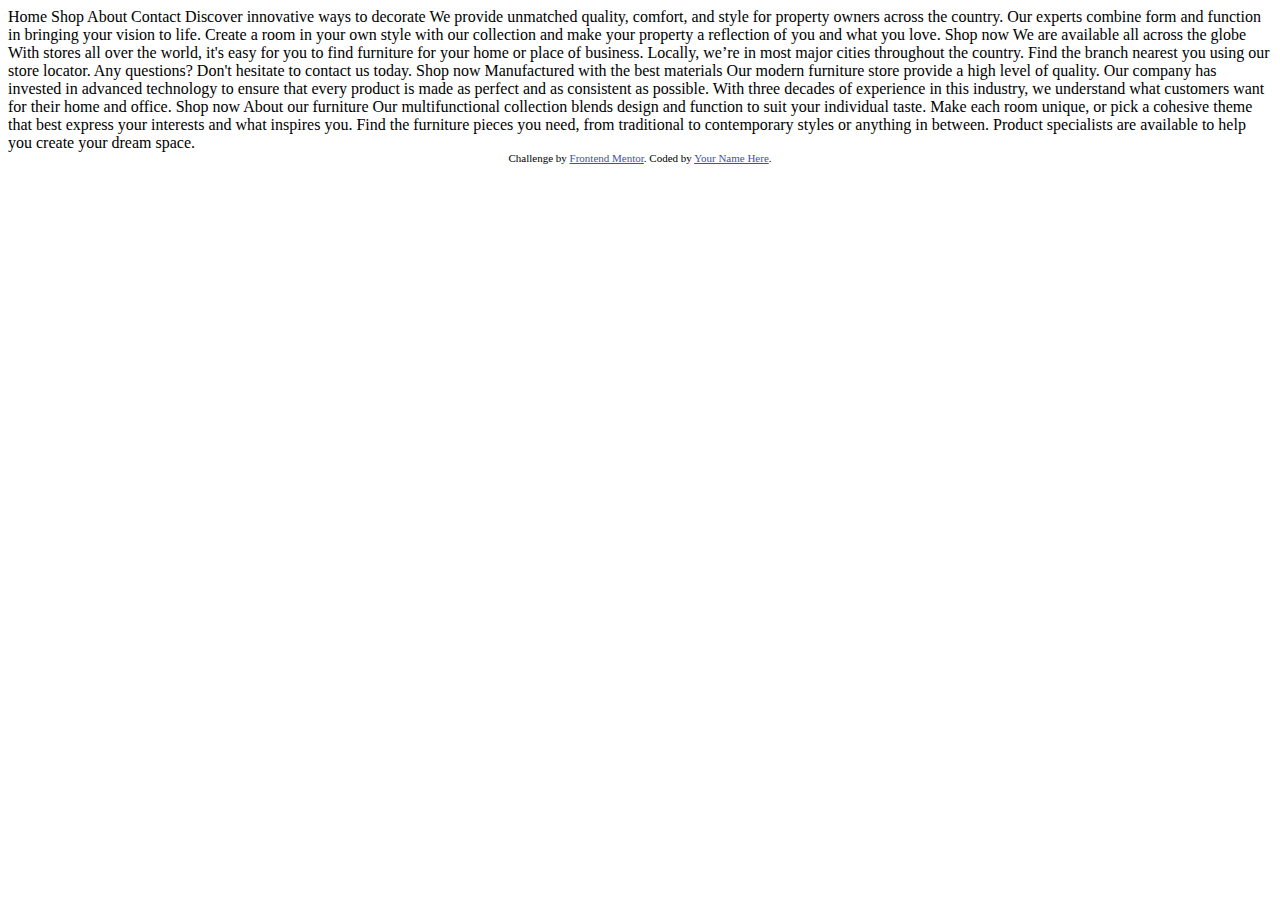
==== index.html @ 622a7ae2 "Initial commit" ====
<!DOCTYPE html>
<html lang="en">
<head>
  <meta charset="UTF-8">
  <meta name="viewport" content="width=device-width, initial-scale=1.0"> <!-- displays site properly based on user's device -->

  <link rel="icon" type="image/png" sizes="32x32" href="./images/favicon-32x32.png">
  
  <title>Frontend Mentor | Room homepage</title>

  <!-- Feel free to remove these styles or customise in your own stylesheet 👍 -->
  <style>
    .attribution { font-size: 11px; text-align: center; }
    .attribution a { color: hsl(228, 45%, 44%); }
  </style>
</head>
<body>
  Home
  Shop
  About
  Contact

  Discover innovative ways to decorate

  We provide unmatched quality, comfort, and style for property owners across the country. 
  Our experts combine form and function in bringing your vision to life. Create a room in your 
  own style with our collection and make your property a reflection of you and what you love.

  Shop now

  We are available all across the globe

  With stores all over the world, it's easy for you to find furniture for your home or place of business. 
  Locally, we’re in most major cities throughout the country. Find the branch nearest you using our 
  store locator. Any questions? Don't hesitate to contact us today.

  Shop now

  Manufactured with the best materials

  Our modern furniture store provide a high level of quality. Our company has invested in advanced technology 
  to ensure that every product is made as perfect and as consistent as possible. With three decades of 
  experience in this industry, we understand what customers want for their home and office.

  Shop now

  About our furniture

  Our multifunctional collection blends design and function to suit your individual taste.
  Make each room unique, or pick a cohesive theme that best express your interests and what
  inspires you. Find the furniture pieces you need, from traditional to contemporary styles
  or anything in between. Product specialists are available to help you create your dream space.
  
  <div class="attribution">
    Challenge by <a href="https://www.frontendmentor.io?ref=challenge" target="_blank">Frontend Mentor</a>. 
    Coded by <a href="#">Your Name Here</a>.
  </div>
</body>
</html>
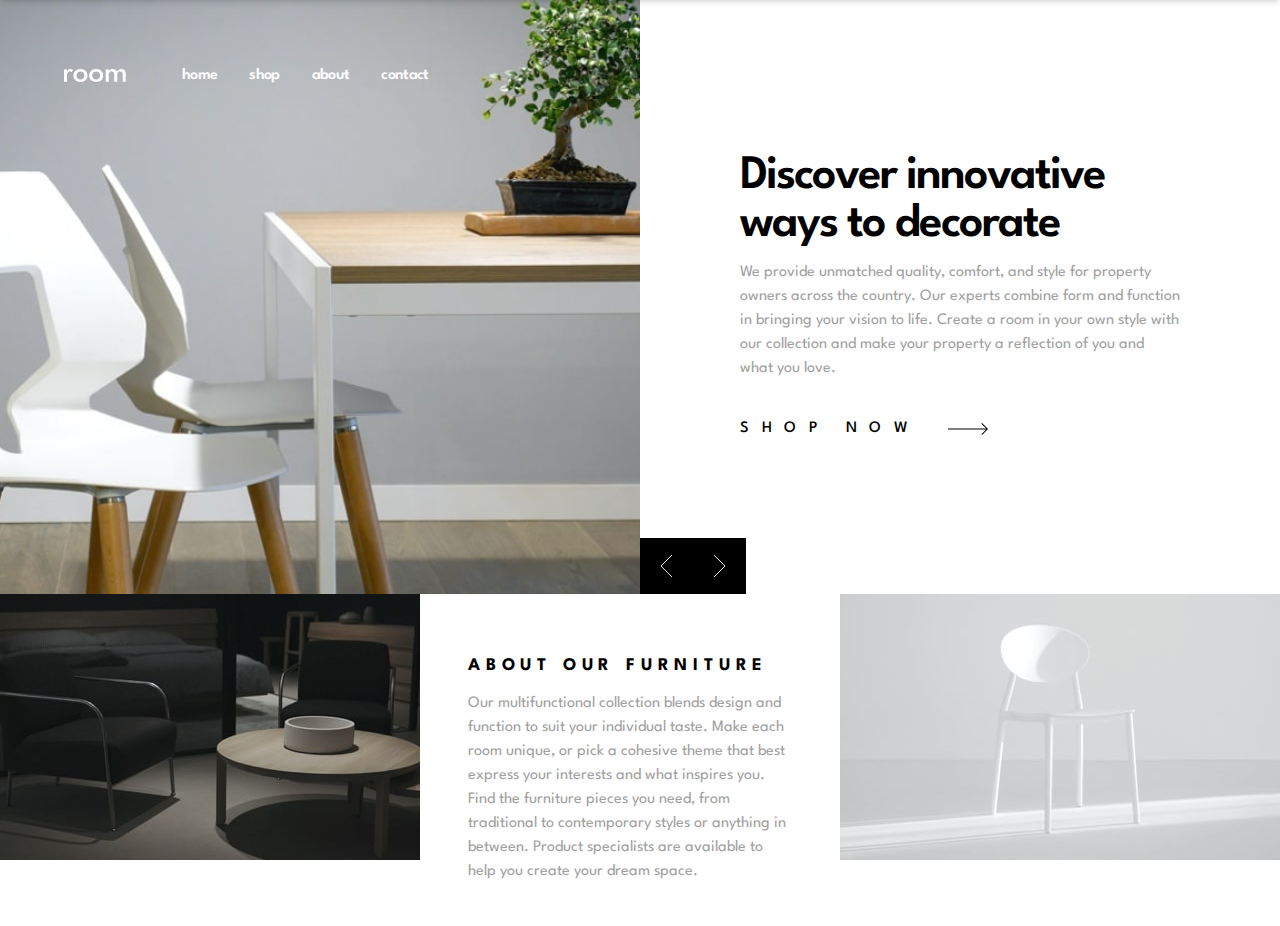
==== commit 11e45d9a: "moved index.html to root" ====
--- a/index.html
+++ b/index.html
@@ -1,59 +1,236 @@
 <!DOCTYPE html>
 <html lang="en">
-<head>
-  <meta charset="UTF-8">
-  <meta name="viewport" content="width=device-width, initial-scale=1.0"> <!-- displays site properly based on user's device -->
-
-  <link rel="icon" type="image/png" sizes="32x32" href="./images/favicon-32x32.png">
-  
-  <title>Frontend Mentor | Room homepage</title>
-
-  <!-- Feel free to remove these styles or customise in your own stylesheet 👍 -->
-  <style>
-    .attribution { font-size: 11px; text-align: center; }
-    .attribution a { color: hsl(228, 45%, 44%); }
-  </style>
-</head>
-<body>
-  Home
-  Shop
-  About
-  Contact
-
-  Discover innovative ways to decorate
-
-  We provide unmatched quality, comfort, and style for property owners across the country. 
-  Our experts combine form and function in bringing your vision to life. Create a room in your 
-  own style with our collection and make your property a reflection of you and what you love.
-
-  Shop now
-
-  We are available all across the globe
-
-  With stores all over the world, it's easy for you to find furniture for your home or place of business. 
-  Locally, we’re in most major cities throughout the country. Find the branch nearest you using our 
-  store locator. Any questions? Don't hesitate to contact us today.
-
-  Shop now
-
-  Manufactured with the best materials
-
-  Our modern furniture store provide a high level of quality. Our company has invested in advanced technology 
-  to ensure that every product is made as perfect and as consistent as possible. With three decades of 
-  experience in this industry, we understand what customers want for their home and office.
-
-  Shop now
-
-  About our furniture
-
-  Our multifunctional collection blends design and function to suit your individual taste.
-  Make each room unique, or pick a cohesive theme that best express your interests and what
-  inspires you. Find the furniture pieces you need, from traditional to contemporary styles
-  or anything in between. Product specialists are available to help you create your dream space.
-  
-  <div class="attribution">
-    Challenge by <a href="https://www.frontendmentor.io?ref=challenge" target="_blank">Frontend Mentor</a>. 
-    Coded by <a href="#">Your Name Here</a>.
-  </div>
-</body>
+  <head>
+    <meta charset="UTF-8" />
+    <meta name="viewport" content="width=device-width, initial-scale=1.0" />
+    <link
+      rel="icon"
+      type="image/png"
+      sizes="32x32"
+      href="./images/favicon-32x32.png"
+    />
+    <link href="./src/output.css" rel="stylesheet" />
+    <link href="./dist/styles.css" rel="stylesheet">
+    <title>Room homepage</title>
+  </head>
+
+  <body class="relative flex flex-col min-h-screen">
+    <!-- Overlay (hidden by default) -->
+    <div
+      id="overlay"
+      class="fixed inset-0 bg-black opacity-40 hidden z-40"
+    ></div>
+
+    <!-- Sliding Menu -->
+    <div
+      id="menu"
+      class="fixed top-0 left-0 w-full h-[13vh] bg-white shadow-md transform -translate-y-full transition-transform duration-300 ease-in-out flex items-center z-60 px-6"
+    >
+      <div class="flex-grow-[2]">
+        <img
+          id="close-menu"
+          src="../images/icon-close.svg"
+          alt="Close icon"
+          class="cursor-pointer h-3.5 w-auto"
+        />
+      </div>
+      <nav
+        class="flex-grow flex justify-end space-x-6 font-primary text-brand-black text-base tracking-[-0.6px] font-medium"
+      >
+        <a href="#">home</a>
+        <a href="#">shop</a>
+        <a href="#">about</a>
+        <a href="#">contact</a>
+      </nav>
+    </div>
+
+    <!-- Hero Section -->
+    <section class="flex flex-col md:flex-row w-full md:h-[66vh]">
+      <!-- Image Slider -->
+      <div
+        class="relative flex-shrink-0 w-full md:w-1/2 h-[50vh] md:h-full overflow-hidden"
+      >
+        <div
+          id="slider"
+          class="flex transition-transform duration-500 ease-in-out w-full h-full"
+        >
+          <div class="image-slide flex-shrink-0 w-full h-full">
+            <picture>
+              <source
+                media="(max-width: 767px)"
+                srcset="../images/mobile-image-hero-1.jpg"
+              />
+              <source
+                media="(min-width: 768px)"
+                srcset="../images/desktop-image-hero-1.jpg"
+              />
+              <img
+                src="../images/mobile-image-hero-1.jpg"
+                class="w-full h-full object-cover"
+              />
+            </picture>
+          </div>
+          <div class="image-slide flex-shrink-0 w-full h-full">
+            <picture>
+              <source
+                media="(max-width: 767px)"
+                srcset="../images/mobile-image-hero-2.jpg"
+              />
+              <source
+                media="(min-width: 768px)"
+                srcset="../images/desktop-image-hero-2.jpg"
+              />
+              <img
+                src="../images/mobile-image-hero-2.jpg"
+                class="w-full h-full object-cover"
+              />
+            </picture>
+          </div>
+          <div class="image-slide flex-shrink-0 w-full h-full">
+            <picture>
+              <source
+                media="(max-width: 767px)"
+                srcset="../images/mobile-image-hero-3.jpg"
+              />
+              <source
+                media="(min-width: 768px)"
+                srcset="../images/desktop-image-hero-3.jpg"
+              />
+              <img
+                src="../images/mobile-image-hero-3.jpg"
+                class="w-full h-full object-cover"
+              />
+            </picture>
+          </div>
+        </div>
+
+        <!-- Navbar -->
+        <div class="absolute top-0 left-0 w-full flex flex-row px-8 py-12 md:px-16 md:py-16">
+          <img
+            id="menu-button"
+            src="../images/icon-hamburger.svg"
+            alt="Hamburger icon"
+            class="cursor-pointer z-50 md:hidden absolute left-8 top-12"
+          />
+          
+          <div class="flex flex-row items-center justify-center w-full md:justify-start">
+            <div class="flex">
+              <img src="../images/logo.svg" alt="Logo" />
+            </div>
+            
+            <div class="hidden md:flex flex-row gap-8 font-primary text-brand-white ml-14">
+              <p class="nav-item">home</p>
+              <p class="nav-item">shop</p>
+              <p class="nav-item">about</p>
+              <p class="nav-item">contact</p>
+            </div>
+          </div>
+        </div>
+
+        <!-- Arrows for navigation (Bottom Right of Image) -->
+        <div class="absolute bottom-0 right-0 flex md:hidden h-14">
+          <div
+            class="p-5 bg-brand-black flex items-center justify-center cursor-pointer left-arrow"
+          >
+            <img
+              src="../images/icon-angle-left.svg"
+              alt="Arrow left"
+              class="w-auto h-5.5"
+            />
+          </div>
+          <div
+            class="p-5 bg-brand-black flex items-center justify-center cursor-pointer right-arrow"
+          >
+            <img
+              src="../images/icon-angle-right.svg"
+              alt="Arrow right"
+              class="w-auto h-5.5"
+            />
+          </div>
+        </div>
+      </div>
+
+      <!-- Text Section -->
+      <div
+        class="flex-1 px-8 py-12 md:px-[100px] md:py-16 relative flex flex-col justify-center"
+      >
+        <div class="max-w-[450px] mx-auto w-full">
+          <h1
+            class="font-primary font-medium md:font-semibold text-4xl md:text-5xl tracking-[-1.5px] md:tracking-[-2px] mb-3"
+          >
+            Discover innovative ways to decorate
+          </h1>
+          <p class="font-primary font-normal text-base text-dark-gray mb-9">
+            We provide unmatched quality, comfort, and style for property owners
+            across the country. Our experts combine form and function in
+            bringing your vision to life. Create a room in your own style with
+            our collection and make your property a reflection of you and what
+            you love.
+          </p>
+          <div
+            class="flex flex-row justify-start gap-7 align-middle transition-opacity ease-in hover:opacity-25"
+          >
+            <p
+              class="font-primary font-medium text-base tracking-[12.5px] cursor-pointer"
+            >
+              SHOP NOW
+            </p>
+            <img
+              src="../images/icon-arrow.svg"
+              alt="Arrow pointing to the right"
+              class="object-contain"
+            />
+          </div>
+        </div>
+
+        <!-- Arrows for navigation (Bottom Left of Text Section) -->
+        <div class="absolute bottom-0 left-0 hidden md:flex h-14">
+          <div
+            class="p-5 bg-brand-black flex items-center justify-center cursor-pointer left-arrow transition-opacity ease-in hover:opacity-60"
+          >
+            <img
+              src="../images/icon-angle-left.svg"
+              alt="Arrow left"
+              class="w-auto h-5.5"
+            />
+          </div>
+          <div
+            class="p-5 bg-brand-black flex items-center justify-center cursor-pointer right-arrow transition-opacity ease-in hover:opacity-60"
+          >
+            <img
+              src="../images/icon-angle-right.svg"
+              alt="Arrow right"
+              class="w-auto h-5.5"
+            />
+          </div>
+        </div>
+      </div>
+    </section>
+    <section class="flex flex-col md:flex-row">
+      <picture class="flex-shrink-0">
+        <img src="../images/image-about-dark.jpg" alt="" />
+      </picture>
+      <div class="px-8 md:px-12 py-10.5">
+        <h2
+          class="font-primary font-bold text-sm md:text-lg tracking-[5.8px] mb-3 md:mt-4"
+        >
+          ABOUT OUR FURNITURE
+        </h2>
+        <p class="font-primary font-normal text-dark-gray text-base/normal">
+          Our multifunctional collection blends design and function to suit your
+          individual taste. Make each room unique, or pick a cohesive theme that
+          best express your interests and what inspires you. Find the furniture
+          pieces you need, from traditional to contemporary styles or anything
+          in between. Product specialists are available to help you create your
+          dream space.
+        </p>
+      </div>
+      <picture class="flex-shrink-0">
+        <img src="../images/image-about-light.jpg" alt="" />
+      </picture>
+    </section>
+
+    <script src="../js/menu.js"></script>
+    <script src="../js/hero_catalog.js"></script>
+  </body>
 </html>
